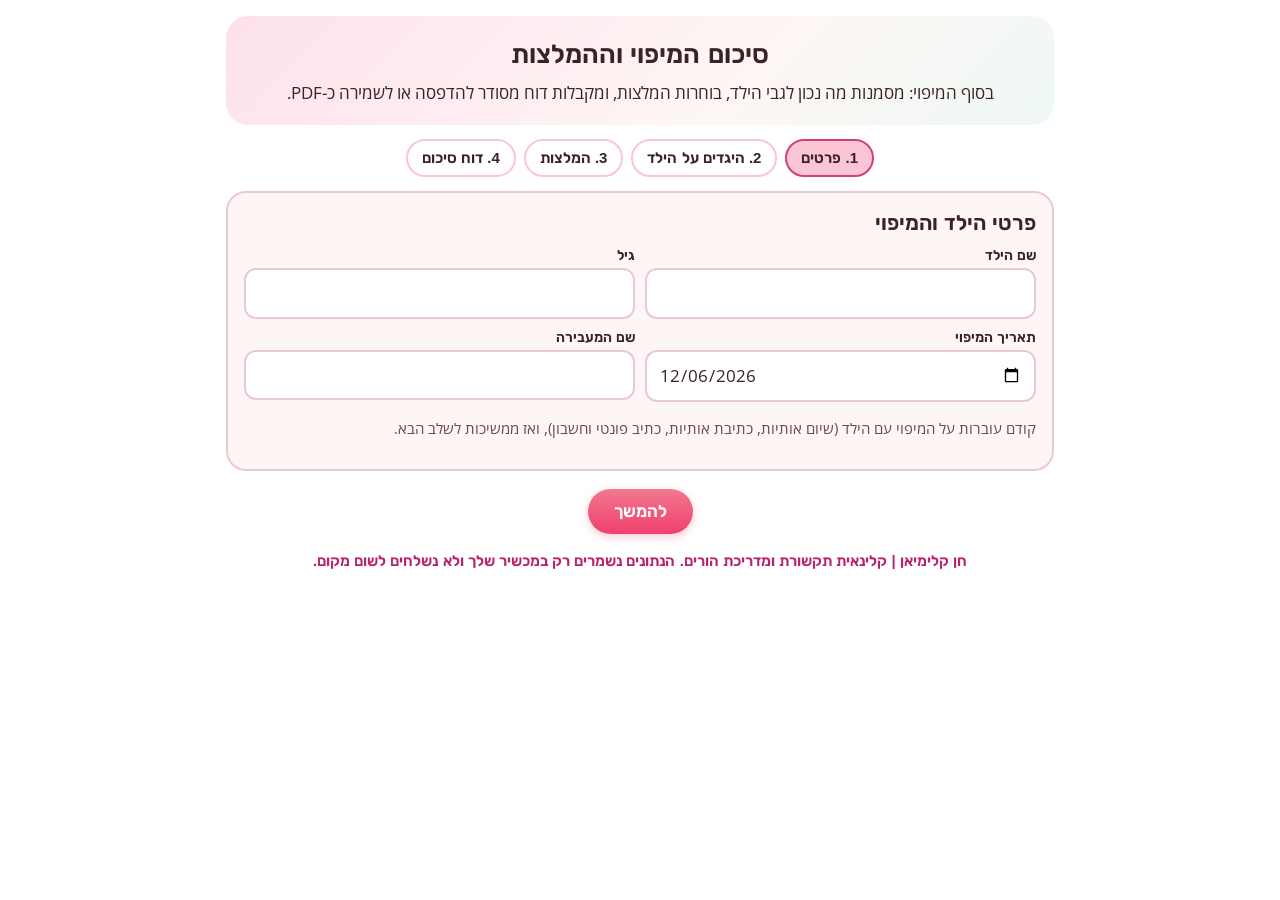
==== index.html @ 54c8cc1f "מערכת סיכום מיפוי והמלצות" ====
<!doctype html>
<html lang="he" dir="rtl">
<head>
<meta charset="utf-8">
<meta name="viewport" content="width=device-width,initial-scale=1">
<title>סיכום מיפוי והמלצות</title>
<style>
@font-face{font-family:Rubik;font-weight:400;src:url(fonts/Rubik-400-hebrew.woff2) format("woff2");unicode-range:U+0590-05FF,U+200C-2010,U+20AA}
@font-face{font-family:Rubik;font-weight:400;src:url(fonts/Rubik-400-latin.woff2) format("woff2");unicode-range:U+0000-00FF}
@font-face{font-family:Rubik;font-weight:600;src:url(fonts/Rubik-600-hebrew.woff2) format("woff2");unicode-range:U+0590-05FF,U+200C-2010,U+20AA}
@font-face{font-family:"Open Sans";font-weight:400;src:url(fonts/OpenSans-400-hebrew.woff2) format("woff2");unicode-range:U+0590-05FF,U+200C-2010,U+20AA}
@font-face{font-family:"Open Sans";font-weight:600;src:url(fonts/OpenSans-600-hebrew.woff2) format("woff2");unicode-range:U+0590-05FF,U+200C-2010,U+20AA}
@font-face{font-family:"Open Sans";font-weight:400;src:url(fonts/OpenSans-400-latin.woff2) format("woff2");unicode-range:U+0000-00FF}
:root{--pink:#FDE1EA;--pink2:#FBC5D6;--fuc:#D14175;--fuc2:#B8236B;--mint:#EEF8F3;--sky:#E8F3FA;--cream:#FEF6F5;--ink:#3A2225;--line:#EAC9D3}
*{box-sizing:border-box}
html,body{margin:0;background:#fff;color:var(--ink);font-family:"Open Sans",Rubik,sans-serif;font-size:17px;line-height:1.55}
.wrap{max-width:860px;margin:0 auto;padding:16px 16px 40px}
h1,h2,h3{font-family:Rubik,sans-serif;font-weight:600;margin:0}
h1{font-size:26px;color:var(--ink)}
h2{font-size:21px;margin:22px 0 8px}
h3{font-size:18px;color:var(--fuc2);margin:18px 0 6px}
.top{background:linear-gradient(135deg,var(--pink),var(--cream) 60%,var(--mint));border-radius:22px;padding:18px 20px;text-align:center}
.top p{margin:6px 0 0}
.steps{display:flex;gap:8px;justify-content:center;margin:14px 0;flex-wrap:wrap}
.steps button{font:600 15px Rubik,sans-serif;border:2px solid var(--pink2);background:#fff;color:var(--ink);padding:8px 14px;border-radius:999px;cursor:pointer}
.steps button.on{background:var(--pink2);border-color:var(--fuc)}
.card{border:2px solid var(--line);border-radius:20px;padding:14px 16px;margin:12px 0;background:#fff}
.card.mint{background:var(--mint)}.card.sky{background:var(--sky)}.card.pink{background:var(--cream)}
label.row{display:flex;gap:10px;align-items:flex-start;padding:9px 6px;border-radius:12px;cursor:pointer}
label.row:hover{background:var(--cream)}
label.row input{width:22px;height:22px;margin-top:3px;accent-color:var(--fuc);flex:none}
.tag{font:600 12px Rubik,sans-serif;border-radius:999px;padding:2px 9px;margin-inline-start:8px;white-space:nowrap}
.tag.s{background:#DDF2E8;color:#26664A}.tag.f{background:var(--pink);color:var(--fuc2)}.tag.r{background:#FFF1C9;color:#7A5A00}
.fields{display:grid;grid-template-columns:1fr 1fr;gap:10px}
.fields div{display:flex;flex-direction:column}
.fields label{font:600 14px Rubik,sans-serif;margin-bottom:4px}
input[type=text],input[type=date],textarea{font:inherit;padding:10px 12px;border:2px solid var(--line);border-radius:12px;background:#fff;color:var(--ink);width:100%}
textarea{min-height:80px}
.btn{font:600 17px Rubik,sans-serif;border:0;border-radius:999px;padding:12px 26px;background:linear-gradient(#F2778F,#EF406E);color:#fff;cursor:pointer;box-shadow:0 3px 8px rgba(239,64,110,.28)}
.btn.alt{background:#fff;color:var(--fuc2);border:2px solid var(--pink2);box-shadow:none}
.nav{display:flex;gap:10px;justify-content:center;margin:18px 0;flex-wrap:wrap}
.pad{border:2px dashed var(--pink2);border-radius:16px;background:#fff;touch-action:none;width:100%;height:240px;display:block}
.padbar{display:flex;gap:8px;flex-wrap:wrap;align-items:center;margin:8px 0}
.padbar button{font:600 14px Rubik,sans-serif;border:2px solid var(--line);background:#fff;border-radius:999px;padding:6px 14px;cursor:pointer}
.padbar button.on{border-color:var(--fuc);background:var(--pink)}
.hint{font-size:15px;color:#6B4A50}
.suggest{background:#FFF8E1}
.rep h2{border-bottom:3px solid var(--pink2);padding-bottom:4px}
.rep ul{margin:6px 0 0;padding-inline-start:22px}
.rep img{max-width:100%;border:2px solid var(--line);border-radius:12px;margin-top:6px}
.meta{display:flex;gap:18px;flex-wrap:wrap;font-weight:600}
.sig{margin-top:18px;text-align:center;color:var(--fuc2);font:600 15px Rubik,sans-serif}
.hide{display:none}
@media(max-width:560px){.fields{grid-template-columns:1fr}.btn{width:100%}}
@media print{.noprint,.steps,.nav,.top{display:none!important}.wrap{padding:0}.card{break-inside:avoid;border-color:#ddd}body{font-size:14px}}
</style>
</head>
<body>
<div class="wrap">
  <div class="top noprint">
    <h1>סיכום המיפוי וההמלצות</h1>
    <p>בסוף המיפוי: מסמנות מה נכון לגבי הילד, בוחרות המלצות, ומקבלות דוח מסודר להדפסה או לשמירה כ-PDF.</p>
  </div>
  <div class="steps noprint" id="steps"></div>
  <div id="view"></div>
  <div class="sig noprint">חן קלימיאן | קלינאית תקשורת ומדריכת הורים. הנתונים נשמרים רק במכשיר שלך ולא נשלחים לשום מקום.</div>
</div>
<script>
const AREAS=[
 {id:'a',title:'שיום אותיות ושליפה',items:[
  ['a1','משיים את רוב האותיות בקצב סביר','s'],
  ['a2','משיים אותיות לאט ובהיסוס','f'],
  ['a3','מתבלבל באותיות דומות בצורה (ב/כ, ד/ר, ה/ח/ת, ו/ז/ן)','f'],
  ['a4','זקוק לרמז, כמו צליל פותח או תומך זיכרון, כדי לשלוף את שם האות','f'],
  ['a5','מזהה שהאות מוכרת לו אבל לא מצליח לשלוף את שמה','f'],
  ['a6','הדיוק יורד ככל שהמבדק מתקדם','f']]},
 {id:'b',title:'כתיבת אותיות',items:[
  ['b1','כותב אותיות מזיכרון בלי מודל','s'],
  ['b2','כותב חלק מהאותיות בהיפוך (כמו בראי)','f'],
  ['b3','מתעייף מהר או מתקשה באחיזת העט','f'],
  ['b4','מתקשה לכתוב אות בלי שמישהו יראה לו אותה','f']]},
 {id:'c',title:'כתיב פונטי ומודעות לצלילים',items:[
  ['c1','מפרק מילה לצלילים ומתאים אות לכל צליל','s'],
  ['c2','מדלג על צלילים באמצע המילה','f'],
  ['c3','כותב רק את האות הפותחת','f'],
  ['c4','מתקשה להתחיל לכתוב מילה','f']]},
 {id:'d',title:'חשבון',items:[
  ['d1','פותר בעיות מילוליות עד 10 בעל פה','s'],
  ['d2','סופר עד 20 בלי טעויות','s'],
  ['d3','מכיר את הספרות ויודע לכתוב אותן','s'],
  ['d4','זקוק לאצבעות או לחפצים כדי לפתור','f']]},
 {id:'e',title:'קשב והתנהלות בזמן המבדק',items:[
  ['e1','שומר על קשב לאורך כל המבדק','s'],
  ['e2','זקוק להפסקות או לתיווך כדי להמשיך','f'],
  ['e3','מוסח בקלות מגירויים בחדר','f'],
  ['e4','מוותר או מתוסכל מהר כשקשה לו','f'],
  ['e5','מגיב טוב לעידוד ונהנה לשחק','s']]}
];
const RECS=[
 ['r1','להתחיל בקבוצות אותיות קטנות (3-4 בשבוע), עם תומך זיכרון וסיפור לכל אות',['a2','a4','a5','a6']],
 ['r2','לתרגל שליפה במשחקים קצרים של 5-7 דקות, לעתים קרובות במקום מפגש ארוך אחד',['a2','a5','a6','e2']],
 ['r3','לעבוד על אותיות מבולבלות בזוגות, עם תומך זיכרון נפרד לכל אחת מהן',['a3','b2']],
 ['r4','להתחיל במודעות לצלילים (צליל פותח וסוגר) ורק אחר כך לחבר לאותיות',['c2','c3','c4']],
 ['r5','לתרגל כתיבה דרך החושים: גואש, קצף גילוח, אותיות בקערת אורז',['b2','b3','b4']],
 ['r6','לחזק את אחיזת העט ואת המוטוריקה העדינה לפני כתיבה ארוכה',['b3']],
 ['r7','לצמצם גירויים בסביבה ולחלק את המשימה לחלקים קצרים עם חיזוק בין חלק לחלק',['e2','e3']],
 ['r8','לפתוח כל מפגש בחזרה קצרה על מה שנלמד ולסיים בהצלחה, כדי לבנות ביטחון',['e4','a6']],
 ['r9','לשלב תנועה בלמידה (קפיצה על אות, חיפוש אות בחדר)',['e2','e3']],
 ['r10','לתרגל חשבון בעזרת חפצים ומשחקים, ולעבור לבעיות מילוליות בעל פה בהדרגה',['d4']],
 ['r11','להמליץ להורים על תרגול יומי קצר בבית (5-10 דקות) עם משחקים דיגיטליים מבוקרים',['a2','a5','c2']],
 ['r12','לשקול הערכה מקצועית נוספת (קלינאית תקשורת, ריפוי בעיסוק או בדיקת קשב) כשהקושי מתמשך ומשפיע על הלמידה',['a5','a6','e2','e3']],
 ['r13','להדגיש את ההצלחות ולתת לילד לחוות שליטה, כדי לשמור על רצון ללמוד',['e4','a2']]
];
const STEPS=['פרטים','היגדים על הילד','המלצות','דוח סיכום'];
let S={step:0,name:'',age:'',date:new Date().toISOString().slice(0,10),by:'',c:{},r:{},extra:'',n1:'',n2:''};
try{const t=localStorage.getItem('mipuy-v1');if(t)S=Object.assign(S,JSON.parse(t))}catch(e){}
const save=()=>{try{localStorage.setItem('mipuy-v1',JSON.stringify(S))}catch(e){}};
const esc=s=>String(s||'').replace(/[&<>"]/g,c=>({'&':'&amp;','<':'&lt;','>':'&gt;','"':'&quot;'}[c]));
const $=id=>document.getElementById(id);
function nav(){return `<div class="nav noprint">${S.step>0?'<button class="btn alt" onclick="go(S.step-1)">חזרה</button>':''}${S.step<3?'<button class="btn" onclick="go(S.step+1)">'+(S.step==2?'ליצירת הדוח':'להמשך')+'</button>':''}</div>`}
function go(n){S.step=n;save();render();window.scrollTo({top:0,behavior:'smooth'})}
function bind(k){return e=>{S[k]=e.target.value;save()}}
function pad(id,key,label){return `<div class="card sky"><h3>${label}</h3><div class="padbar"><button data-p="${id}" data-c="#3A2225" class="on">עט כהה</button><button data-p="${id}" data-c="#D14175">עט ורוד</button><button data-p="${id}" data-c="erase">מחק קטן</button><button data-p="${id}" data-c="clear">נקי הכול</button></div><canvas class="pad" id="${id}"></canvas><div class="hint">אפשר לכתוב באצבע, בעט מגע או בעכבר.</div></div>`}
function initPad(id,key){
 const cv=$(id);if(!cv)return;const dpr=window.devicePixelRatio||1;const w=cv.clientWidth,h=cv.clientHeight;cv.width=w*dpr;cv.height=h*dpr;
 const g=cv.getContext('2d');g.scale(dpr,dpr);g.lineCap='round';g.lineJoin='round';let col='#3A2225',erase=false,draw=false,lx=0,ly=0;
 if(S[key]){const im=new Image();im.onload=()=>g.drawImage(im,0,0,w,h);im.src=S[key]}
 const pos=e=>{const r=cv.getBoundingClientRect();return[e.clientX-r.left,e.clientY-r.top]};
 cv.onpointerdown=e=>{draw=true;[lx,ly]=pos(e);cv.setPointerCapture(e.pointerId);e.preventDefault()};
 cv.onpointermove=e=>{if(!draw)return;const[x,y]=pos(e);g.globalCompositeOperation=erase?'destination-out':'source-over';g.strokeStyle=col;g.lineWidth=erase?22:3;g.beginPath();g.moveTo(lx,ly);g.lineTo(x,y);g.stroke();lx=x;ly=y;e.preventDefault()};
 const end=()=>{if(!draw)return;draw=false;const o=document.createElement('canvas');o.width=w;o.height=h;const og=o.getContext('2d');og.fillStyle='#fff';og.fillRect(0,0,w,h);og.drawImage(cv,0,0,w,h);S[key]=o.toDataURL('image/png');save()};
 cv.onpointerup=end;cv.onpointercancel=end;
 document.querySelectorAll(`button[data-p="${id}"]`).forEach(b=>b.onclick=()=>{const c=b.dataset.c;if(c==='clear'){g.globalCompositeOperation='source-over';g.clearRect(0,0,w,h);S[key]='';save();return}
  document.querySelectorAll(`button[data-p="${id}"]`).forEach(x=>x.classList.remove('on'));b.classList.add('on');erase=c==='erase';if(!erase)col=c});
}
function render(){
 $('steps').innerHTML=STEPS.map((t,i)=>`<button class="${i==S.step?'on':''}" onclick="go(${i})">${i+1}. ${t}</button>`).join('');
 const v=$('view');
 if(S.step==0){
  v.innerHTML=`<div class="card pink"><h2 style="margin-top:0">פרטי הילד והמיפוי</h2><div class="fields">
  <div><label>שם הילד</label><input type="text" id="f_name" value="${esc(S.name)}"></div>
  <div><label>גיל</label><input type="text" id="f_age" value="${esc(S.age)}"></div>
  <div><label>תאריך המיפוי</label><input type="date" id="f_date" value="${esc(S.date)}"></div>
  <div><label>שם המעבירה</label><input type="text" id="f_by" value="${esc(S.by)}"></div></div>
  <p class="hint">קודם עוברות על המיפוי עם הילד (שיום אותיות, כתיבת אותיות, כתיב פונטי וחשבון), ואז ממשיכות לשלב הבא.</p></div>`+nav();
  [['name','f_name'],['age','f_age'],['date','f_date'],['by','f_by']].forEach(([k,id])=>$(id).oninput=bind(k));
 }else if(S.step==1){
  v.innerHTML=`<div class="card pink"><h2 style="margin-top:0">מסמנות את ההיגדים הנכונים לגבי ${esc(S.name)||'הילד'}</h2><p class="hint">אפשר לסמן כמה היגדים בכל תחום, ולהשאיר ריק מה שלא רלוונטי.</p></div>`+
  AREAS.map(a=>`<div class="card ${a.id=='e'?'mint':''}"><h3>${a.title}</h3>${a.items.map(([id,t,k])=>`<label class="row"><input type="checkbox" data-c="${id}" ${S.c[id]?'checked':''}><span>${t}<span class="tag ${k}">${k=='s'?'חוזקה':'לחיזוק'}</span></span></label>`).join('')}</div>`).join('')+
  pad('pad1','n1','הערות בכתב יד על המיפוי')+nav();
  v.querySelectorAll('input[data-c]').forEach(x=>x.onchange=()=>{S.c[x.dataset.c]=x.checked;save()});initPad('pad1','n1');
 }else if(S.step==2){
  const sug=RECS.filter(r=>r[2].some(i=>S.c[i]));
  v.innerHTML=`<div class="card pink"><h2 style="margin-top:0">בוחרות המלצות</h2><p class="hint">ההמלצות שמסומנות כ"מומלץ לפי הסימון" נבחרו לפי ההיגדים שסימנת. אפשר לבחור, להוריד ולהוסיף משלך.</p>
  ${sug.length?'<button class="btn alt" id="selsug">לסמן את כל המומלצות</button>':''}</div>
  <div class="card">${RECS.map(([id,t,w])=>`<label class="row ${w.some(i=>S.c[i])?'suggest':''}"><input type="checkbox" data-r="${id}" ${S.r[id]?'checked':''}><span>${t}${w.some(i=>S.c[i])?'<span class="tag r">מומלץ לפי הסימון</span>':''}</span></label>`).join('')}
  <h3>המלצה נוספת בכתב</h3><textarea id="extra">${esc(S.extra)}</textarea></div>`+
  pad('pad2','n2','הערות בכתב יד על ההמלצות')+nav();
  v.querySelectorAll('input[data-r]').forEach(x=>x.onchange=()=>{S.r[x.dataset.r]=x.checked;save()});
  $('extra').oninput=bind('extra');initPad('pad2','n2');
  const b=$('selsug');if(b)b.onclick=()=>{sug.forEach(r=>S.r[r[0]]=true);save();render()};
 }else{
  const sel=a=>a.items.filter(([id])=>S.c[id]);
  const str=AREAS.flatMap(a=>sel(a).filter(i=>i[2]=='s').map(i=>i[1]));
  const foc=AREAS.map(a=>[a.title,sel(a).filter(i=>i[2]=='f').map(i=>i[1])]).filter(x=>x[1].length);
  const rec=RECS.filter(r=>S.r[r[0]]).map(r=>r[1]);if(S.extra.trim())rec.push(S.extra.trim());
  const d=S.date?S.date.split('-').reverse().join('.'):'';
  v.innerHTML=`<div class="card rep" id="report"><h2 style="margin-top:0">דוח סיכום מיפוי: הכנה לכיתה א'</h2>
  <div class="meta"><span>שם: ${esc(S.name)||'___'}</span><span>גיל: ${esc(S.age)||'___'}</span><span>תאריך: ${esc(d)}</span><span>מעבירה: ${esc(S.by)||'___'}</span></div>
  <h2>חוזקות</h2>${str.length?'<ul>'+str.map(t=>`<li>${esc(t)}</li>`).join('')+'</ul>':'<p class="hint">לא סומנו חוזקות.</p>'}
  <h2>מוקדים לחיזוק</h2>${foc.length?foc.map(([t,l])=>`<h3>${t}</h3><ul>${l.map(x=>`<li>${esc(x)}</li>`).join('')}</ul>`).join(''):'<p class="hint">לא סומנו מוקדים לחיזוק.</p>'}
  ${S.n1?`<h3>הערות בכתב יד על המיפוי</h3><img src="${S.n1}" alt="">`:''}
  <h2>המלצות</h2>${rec.length?'<ul>'+rec.map(t=>`<li>${esc(t)}</li>`).join('')+'</ul>':'<p class="hint">לא נבחרו המלצות.</p>'}
  ${S.n2?`<h3>הערות בכתב יד על ההמלצות</h3><img src="${S.n2}" alt="">`:''}
  <p class="hint" style="margin-top:16px">הדוח הוא כלי עבודה ואינו אבחון. חן קלימיאן | לדבר עם ילדים</p></div>
  <div class="nav noprint"><button class="btn" onclick="window.print()">הדפסה או שמירה כ-PDF</button><button class="btn alt" id="cp">העתקת הסיכום כטקסט</button><button class="btn alt" onclick="go(2)">חזרה לעריכה</button></div>
  <div class="nav noprint"><button class="btn alt" id="rs">ילד חדש (מנקה את הכול)</button></div>`;
  $('cp').onclick=async()=>{const t=['דוח סיכום מיפוי: '+(S.name||''),'תאריך: '+d,'','חוזקות:',...str.map(x=>'- '+x),'','מוקדים לחיזוק:',...foc.flatMap(([a,l])=>[a+':',...l.map(x=>'- '+x)]),'','המלצות:',...rec.map(x=>'- '+x)].join('\n');try{await navigator.clipboard.writeText(t);$('cp').textContent='הועתק'}catch(e){prompt('העתיקי את הסיכום:',t)}};
  $('rs').onclick=()=>{if(confirm('למחוק את כל מה שהוזן ולהתחיל ילד חדש?')){S={step:0,name:'',age:'',date:new Date().toISOString().slice(0,10),by:S.by,c:{},r:{},extra:'',n1:'',n2:''};save();render()}};
 }
}
render();
</script>
</body>
</html>
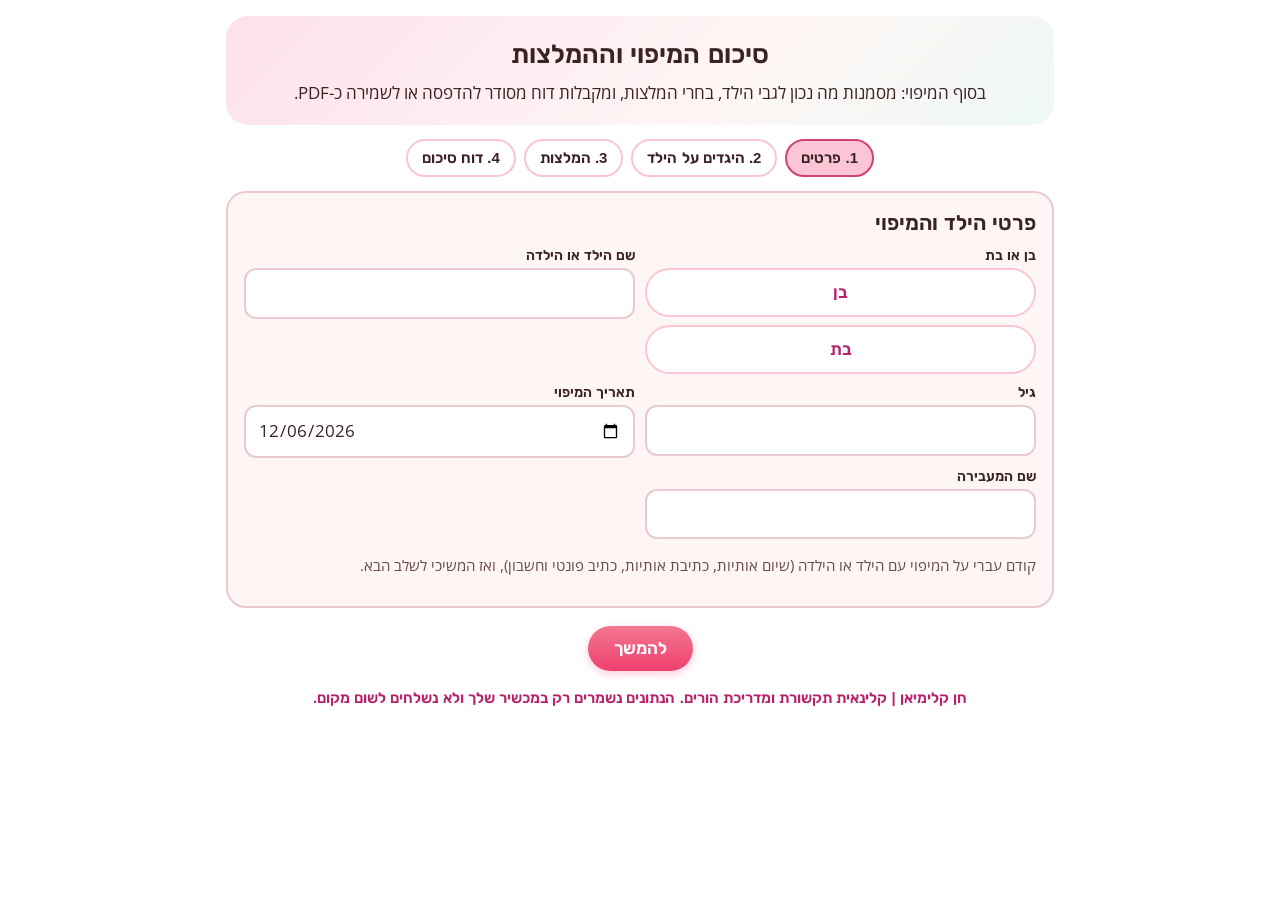
==== commit 429d5414: "Mapping summary tool: gender (boy/girl) in statements and report, Hen's approved statements and reco" ====
--- a/index.html
+++ b/index.html
@@ -53,13 +53,13 @@
 .hide{display:none}
 @media(max-width:560px){.fields{grid-template-columns:1fr}.btn{width:100%}}
 @media print{.noprint,.steps,.nav,.top{display:none!important}.wrap{padding:0}.card{break-inside:avoid;border-color:#ddd}body{font-size:14px}}
-</style>
+.gsel{display:flex;gap:8px}.gsel .btn.on{background:#EF406E;color:#fff}</style>
 </head>
 <body>
 <div class="wrap">
   <div class="top noprint">
     <h1>סיכום המיפוי וההמלצות</h1>
-    <p>בסוף המיפוי: מסמנות מה נכון לגבי הילד, בוחרות המלצות, ומקבלות דוח מסודר להדפסה או לשמירה כ-PDF.</p>
+    <p>בסוף המיפוי: מסמנות מה נכון לגבי הילד, בחרי המלצות, ומקבלות דוח מסודר להדפסה או לשמירה כ-PDF.</p>
   </div>
   <div class="steps noprint" id="steps"></div>
   <div id="view"></div>
@@ -68,57 +68,70 @@
 <script>
 const AREAS=[
  {id:'a',title:'שיום אותיות ושליפה',items:[
-  ['a1','משיים את רוב האותיות בקצב סביר','s'],
-  ['a2','משיים אותיות לאט ובהיסוס','f'],
-  ['a3','מתבלבל באותיות דומות בצורה (ב/כ, ד/ר, ה/ח/ת, ו/ז/ן)','f'],
-  ['a4','זקוק לרמז, כמו צליל פותח או תומך זיכרון, כדי לשלוף את שם האות','f'],
-  ['a5','מזהה שהאות מוכרת לו אבל לא מצליח לשלוף את שמה','f'],
-  ['a6','הדיוק יורד ככל שהמבדק מתקדם','f']]},
+  ['a1','משיים את רוב האותיות בקצב סביר','s','משיימת את רוב האותיות בקצב סביר'],
+  ['a2','משיים אותיות לאט ובהיסוס','f','משיימת אותיות לאט ובהיסוס'],
+  ['a3','מתבלבל באותיות דומות בצורה (ב/כ, ד/ר, ה/ח/ת, ו/ז/ן)','f','מתבלבלת באותיות דומות בצורה (ב/כ, ד/ר, ה/ח/ת, ו/ז/ן)'],
+  ['a4','זקוק לרמז, כמו צליל פותח או תומך זיכרון, כדי לשלוף את שם האות','f','זקוקה לרמז, כמו צליל פותח או תומך זיכרון, כדי לשלוף את שם האות'],
+  ['a5','מזהה שהאות מוכרת לו אבל לא מצליח לשלוף את שמה','f','מזהה שהאות מוכרת לה אבל לא מצליחה לשלוף את שמה'],
+  ['a7','שליפת האותיות מהירה','s'],
+  ['a8','נצפתה המנעות וחוסר ביטחון סביב משימת האותיות','f']]},
  {id:'b',title:'כתיבת אותיות',items:[
-  ['b1','כותב אותיות מזיכרון בלי מודל','s'],
-  ['b2','כותב חלק מהאותיות בהיפוך (כמו בראי)','f'],
-  ['b3','מתעייף מהר או מתקשה באחיזת העט','f'],
-  ['b4','מתקשה לכתוב אות בלי שמישהו יראה לו אותה','f']]},
+  ['b1','כותב אותיות מזיכרון בלי להעתיק','s','כותבת אותיות מזיכרון בלי להעתיק'],
+  ['b2','כותב חלק מהאותיות בהיפוך (כתב ראי)','f','כותבת חלק מהאותיות בהיפוך (כתב ראי)'],
+  ['b3','מתעייף מהר','f','מתעייפת מהר'],
+  ['b4','מתקשה לכתוב אות בלי שמישהו יראה לו אותה','f','מתקשה לכתוב אות בלי שמישהו יראה לה אותה'],
+  ['b5','אחיזת העיפרון אינה תפקודית ונדרש תרגול','f'],
+  ['b6','נצפתה שליטה טובה בתנועה הגרפו-מוטורית ללא התעייפות','s']]},
  {id:'c',title:'כתיב פונטי ומודעות לצלילים',items:[
-  ['c1','מפרק מילה לצלילים ומתאים אות לכל צליל','s'],
-  ['c2','מדלג על צלילים באמצע המילה','f'],
-  ['c3','כותב רק את האות הפותחת','f'],
-  ['c4','מתקשה להתחיל לכתוב מילה','f']]},
+  ['c1','מפרק מילה ליחידות צליליות קצרות','s','מפרקת מילה ליחידות צליליות קצרות'],
+  ['c2','מדלג על צלילים באמצע המילה','f','מדלגת על צלילים באמצע המילה'],
+  ['c3','כותב רק את האות הפותחת','f','כותבת רק את האות הפותחת'],
+  ['c4','מתקשה להתחיל לכתוב מילה','f'],
+  ['c5','מתקשה בפירוק המילה ליחידות צליליות קצרות - פירוק לחלקים גדולים','f'],
+  ['c6','קיימת הבנה של הקשר בין האות לצליל','s']]},
  {id:'d',title:'חשבון',items:[
-  ['d1','פותר בעיות מילוליות עד 10 בעל פה','s'],
-  ['d2','סופר עד 20 בלי טעויות','s'],
-  ['d3','מכיר את הספרות ויודע לכתוב אותן','s'],
-  ['d4','זקוק לאצבעות או לחפצים כדי לפתור','f']]},
+  ['d1','פותר בעיות מילוליות עד 10 בעל פה','s','פותרת בעיות מילוליות עד 10 בעל פה'],
+  ['d2','סופר עד 20 בלי טעויות','s','סופרת עד 20 בלי טעויות'],
+  ['d3','מכיר את הספרות ויודע לכתוב אותן','s','מכירה את הספרות ויודעת לכתוב אותן'],
+  ['d4','זקוק לאצבעות או לחפצים כדי לפתור','f','זקוקה לאצבעות או לחפצים כדי לפתור'],
+  ['d5','מתקשה בחיבור בעל פה ויש צורך בהמחשה ותיווך','f'],
+  ['d6','נצפה קושי בכתיבת הספרות בתרגיל','f'],
+  ['d7','הספרות שנבדקו נכתבו בצורה תקינה','s']]},
  {id:'e',title:'קשב והתנהלות בזמן המבדק',items:[
-  ['e1','שומר על קשב לאורך כל המבדק','s'],
-  ['e2','זקוק להפסקות או לתיווך כדי להמשיך','f'],
-  ['e3','מוסח בקלות מגירויים בחדר','f'],
-  ['e4','מוותר או מתוסכל מהר כשקשה לו','f'],
-  ['e5','מגיב טוב לעידוד ונהנה לשחק','s']]}
+  ['e1','שומר על קשב לאורך כל המבדק','s','שומרת על קשב לאורך כל המבדק'],
+  ['e2','זקוק להפסקות או לתיווך כדי להמשיך','f','זקוקה להפסקות או לתיווך כדי להמשיך'],
+  ['e3','מוסח בקלות מגירויים בחדר','f','מוסחת בקלות מגירויים בחדר'],
+  ['e4','מוותר או מתוסכל מהר כשקשה לו','f','מוותרת או מתוסכלת מהר כשקשה לה'],
+  ['e5','מגיב טוב לעידוד ונהנה לשחק','s','מגיבה טוב לעידוד ונהנית לשחק'],
+  ['e6','למרות הקשיים שעלו, ניכרה מוטיבציה גבוהה להצליח','s']]}
 ];
 const RECS=[
- ['r1','להתחיל בקבוצות אותיות קטנות (3-4 בשבוע), עם תומך זיכרון וסיפור לכל אות',['a2','a4','a5','a6']],
- ['r2','לתרגל שליפה במשחקים קצרים של 5-7 דקות, לעתים קרובות במקום מפגש ארוך אחד',['a2','a5','a6','e2']],
- ['r3','לעבוד על אותיות מבולבלות בזוגות, עם תומך זיכרון נפרד לכל אחת מהן',['a3','b2']],
- ['r4','להתחיל במודעות לצלילים (צליל פותח וסוגר) ורק אחר כך לחבר לאותיות',['c2','c3','c4']],
- ['r5','לתרגל כתיבה דרך החושים: גואש, קצף גילוח, אותיות בקערת אורז',['b2','b3','b4']],
- ['r6','לחזק את אחיזת העט ואת המוטוריקה העדינה לפני כתיבה ארוכה',['b3']],
+ ['r1','להתחיל בקבוצות אותיות קטנות (3-4 בשבוע), עם תומך זיכרון וסיפור לכל אות',['a2','a4','a5']],
+ ['r2','לתרגל שליפה במשחקים קצרים של 5-7 דקות, לעתים קרובות במקום מפגש ארוך אחד',['a2','a5','e2']],
+ ['r3','לעבוד על אותיות מבולבלות בנפרד - כל אות לפחות שבוע, עם תומך זיכרון נפרד לכל אחת מהן',['a3','b2']],
+ ['r4','לתרגל מודעות פונולוגית (למשל צליל פותח וסוגר) ורק אחר כך לחבר לאותיות',['c2','c3','c4','c5']],
+ ['r5','לתרגל כתיבה דרך החושים: גואש, קצף גילוח, אותיות בקערת אורז בהתחלה עם האצבע ולאחר מכן עם טוש ואז עיפרון',['b2','b3','b4','d6']],
+ ['r6','לחזק את אחיזת העיפרון ואת המוטוריקה העדינה בעזרת ציור וצביעה לפני כתיבה ארוכה',['b3','b5']],
  ['r7','לצמצם גירויים בסביבה ולחלק את המשימה לחלקים קצרים עם חיזוק בין חלק לחלק',['e2','e3']],
- ['r8','לפתוח כל מפגש בחזרה קצרה על מה שנלמד ולסיים בהצלחה, כדי לבנות ביטחון',['e4','a6']],
+ ['r8','לפתוח כל תרגול בחזרה קצרה על מה שנלמד ולסיים בהצלחה, כדי לבנות ביטחון',['e4','a8']],
  ['r9','לשלב תנועה בלמידה (קפיצה על אות, חיפוש אות בחדר)',['e2','e3']],
- ['r10','לתרגל חשבון בעזרת חפצים ומשחקים, ולעבור לבעיות מילוליות בעל פה בהדרגה',['d4']],
- ['r11','להמליץ להורים על תרגול יומי קצר בבית (5-10 דקות) עם משחקים דיגיטליים מבוקרים',['a2','a5','c2']],
- ['r12','לשקול הערכה מקצועית נוספת (קלינאית תקשורת, ריפוי בעיסוק או בדיקת קשב) כשהקושי מתמשך ומשפיע על הלמידה',['a5','a6','e2','e3']],
- ['r13','להדגיש את ההצלחות ולתת לילד לחוות שליטה, כדי לשמור על רצון ללמוד',['e4','a2']]
+ ['r10','לתרגל חשבון בעזרת חפצים ומשחקים, ולעבור לבעיות מילוליות בעל פה בהדרגה',['d4','d5']],
+ ['r12','לשקול הערכה מקצועית נוספת בשל הקשיים שנצפו',['a5','e2','e3']],
+ ['r13','להדגיש את ההצלחות ולתת ל{ילד} לחוות שליטה, כדי לשמור על רצון ללמוד',['e4','a2','a8']],
+ ['r14','מומלץ להתחיל בהקדם במפגשים קבוצתיים שיתרמו לתחושת המסוגלות',['a8']],
+ ['r15','מומלץ להתחיל במפגשים פרטניים לפני המעבר לזוגות או קבוצות כדי לצמצם את הפערים',['a5','c5','d5']]
 ];
 const STEPS=['פרטים','היגדים על הילד','המלצות','דוח סיכום'];
-let S={step:0,name:'',age:'',date:new Date().toISOString().slice(0,10),by:'',c:{},r:{},extra:'',n1:'',n2:''};
+let S={step:0,g:'',name:'',age:'',date:new Date().toISOString().slice(0,10),by:'',c:{},r:{},extra:'',n1:'',n2:''};
 try{const t=localStorage.getItem('mipuy-v1');if(t)S=Object.assign(S,JSON.parse(t))}catch(e){}
 const save=()=>{try{localStorage.setItem('mipuy-v1',JSON.stringify(S))}catch(e){}};
 const esc=s=>String(s||'').replace(/[&<>"]/g,c=>({'&':'&amp;','<':'&lt;','>':'&gt;','"':'&quot;'}[c]));
 const $=id=>document.getElementById(id);
+const tx=i=>(S.g==='f'&&i[3])?i[3]:i[1];
+const rt=s=>String(s).replace(/\{ילד\}/g,S.g==='f'?'ילדה':'ילד');
+const KID=()=>S.g==='f'?'הילדה':'הילד';
 function nav(){return `<div class="nav noprint">${S.step>0?'<button class="btn alt" onclick="go(S.step-1)">חזרה</button>':''}${S.step<3?'<button class="btn" onclick="go(S.step+1)">'+(S.step==2?'ליצירת הדוח':'להמשך')+'</button>':''}</div>`}
-function go(n){S.step=n;save();render();window.scrollTo({top:0,behavior:'smooth'})}
+function go(n){if(S.step===0&&n>0&&!S.g){alert('בחרי קודם אם זה בן או בת');return}S.step=n;save();render();window.scrollTo({top:0,behavior:'smooth'})}
 function bind(k){return e=>{S[k]=e.target.value;save()}}
 function pad(id,key,label){return `<div class="card sky"><h3>${label}</h3><div class="padbar"><button data-p="${id}" data-c="#3A2225" class="on">עט כהה</button><button data-p="${id}" data-c="#D14175">עט ורוד</button><button data-p="${id}" data-c="erase">מחק קטן</button><button data-p="${id}" data-c="clear">נקי הכול</button></div><canvas class="pad" id="${id}"></canvas><div class="hint">אפשר לכתוב באצבע, בעט מגע או בעכבר.</div></div>`}
 function initPad(id,key){
@@ -138,22 +151,24 @@
  const v=$('view');
  if(S.step==0){
   v.innerHTML=`<div class="card pink"><h2 style="margin-top:0">פרטי הילד והמיפוי</h2><div class="fields">
-  <div><label>שם הילד</label><input type="text" id="f_name" value="${esc(S.name)}"></div>
+  <div><label>בן או בת</label><div class="gsel"><button type="button" class="btn alt ${S.g==='m'?'on':''}" data-g="m">בן</button><button type="button" class="btn alt ${S.g==='f'?'on':''}" data-g="f">בת</button></div></div>
+  <div><label>שם הילד או הילדה</label><input type="text" id="f_name" value="${esc(S.name)}"></div>
   <div><label>גיל</label><input type="text" id="f_age" value="${esc(S.age)}"></div>
   <div><label>תאריך המיפוי</label><input type="date" id="f_date" value="${esc(S.date)}"></div>
   <div><label>שם המעבירה</label><input type="text" id="f_by" value="${esc(S.by)}"></div></div>
-  <p class="hint">קודם עוברות על המיפוי עם הילד (שיום אותיות, כתיבת אותיות, כתיב פונטי וחשבון), ואז ממשיכות לשלב הבא.</p></div>`+nav();
+  <p class="hint">קודם עברי על המיפוי עם הילד או הילדה (שיום אותיות, כתיבת אותיות, כתיב פונטי וחשבון), ואז המשיכי לשלב הבא.</p></div>`+nav();
   [['name','f_name'],['age','f_age'],['date','f_date'],['by','f_by']].forEach(([k,id])=>$(id).oninput=bind(k));
+  v.querySelectorAll('button[data-g]').forEach(b=>b.onclick=()=>{S.g=b.dataset.g;save();render()});
  }else if(S.step==1){
-  v.innerHTML=`<div class="card pink"><h2 style="margin-top:0">מסמנות את ההיגדים הנכונים לגבי ${esc(S.name)||'הילד'}</h2><p class="hint">אפשר לסמן כמה היגדים בכל תחום, ולהשאיר ריק מה שלא רלוונטי.</p></div>`+
-  AREAS.map(a=>`<div class="card ${a.id=='e'?'mint':''}"><h3>${a.title}</h3>${a.items.map(([id,t,k])=>`<label class="row"><input type="checkbox" data-c="${id}" ${S.c[id]?'checked':''}><span>${t}<span class="tag ${k}">${k=='s'?'חוזקה':'לחיזוק'}</span></span></label>`).join('')}</div>`).join('')+
+  v.innerHTML=`<div class="card pink"><h2 style="margin-top:0">סמני את ההיגדים הנכונים לגבי ${esc(S.name)||KID()}</h2><p class="hint">אפשר לסמן כמה היגדים בכל תחום, ולהשאיר ריק מה שלא רלוונטי.</p></div>`+
+  AREAS.map(a=>`<div class="card ${a.id=='e'?'mint':''}"><h3>${a.title}</h3>${a.items.map(it=>{const id=it[0],k=it[2],t=tx(it);return `<label class="row"><input type="checkbox" data-c="${id}" ${S.c[id]?'checked':''}><span>${t}<span class="tag ${k}">${k=='s'?'חוזקה':'לחיזוק'}</span></span></label>`}).join('')}</div>`).join('')+
   pad('pad1','n1','הערות בכתב יד על המיפוי')+nav();
   v.querySelectorAll('input[data-c]').forEach(x=>x.onchange=()=>{S.c[x.dataset.c]=x.checked;save()});initPad('pad1','n1');
  }else if(S.step==2){
   const sug=RECS.filter(r=>r[2].some(i=>S.c[i]));
-  v.innerHTML=`<div class="card pink"><h2 style="margin-top:0">בוחרות המלצות</h2><p class="hint">ההמלצות שמסומנות כ"מומלץ לפי הסימון" נבחרו לפי ההיגדים שסימנת. אפשר לבחור, להוריד ולהוסיף משלך.</p>
+  v.innerHTML=`<div class="card pink"><h2 style="margin-top:0">בחרי המלצות</h2><p class="hint">ההמלצות שמסומנות כ"מומלץ לפי הסימון" נבחרו לפי ההיגדים שסימנת. אפשר לבחור, להוריד ולהוסיף משלך.</p>
   ${sug.length?'<button class="btn alt" id="selsug">לסמן את כל המומלצות</button>':''}</div>
-  <div class="card">${RECS.map(([id,t,w])=>`<label class="row ${w.some(i=>S.c[i])?'suggest':''}"><input type="checkbox" data-r="${id}" ${S.r[id]?'checked':''}><span>${t}${w.some(i=>S.c[i])?'<span class="tag r">מומלץ לפי הסימון</span>':''}</span></label>`).join('')}
+  <div class="card">${RECS.map(([id,t,w])=>`<label class="row ${w.some(i=>S.c[i])?'suggest':''}"><input type="checkbox" data-r="${id}" ${S.r[id]?'checked':''}><span>${rt(t)}${w.some(i=>S.c[i])?'<span class="tag r">מומלץ לפי הסימון</span>':''}</span></label>`).join('')}
   <h3>המלצה נוספת בכתב</h3><textarea id="extra">${esc(S.extra)}</textarea></div>`+
   pad('pad2','n2','הערות בכתב יד על ההמלצות')+nav();
   v.querySelectorAll('input[data-r]').forEach(x=>x.onchange=()=>{S.r[x.dataset.r]=x.checked;save()});
@@ -161,12 +176,12 @@
   const b=$('selsug');if(b)b.onclick=()=>{sug.forEach(r=>S.r[r[0]]=true);save();render()};
  }else{
   const sel=a=>a.items.filter(([id])=>S.c[id]);
-  const str=AREAS.flatMap(a=>sel(a).filter(i=>i[2]=='s').map(i=>i[1]));
-  const foc=AREAS.map(a=>[a.title,sel(a).filter(i=>i[2]=='f').map(i=>i[1])]).filter(x=>x[1].length);
-  const rec=RECS.filter(r=>S.r[r[0]]).map(r=>r[1]);if(S.extra.trim())rec.push(S.extra.trim());
+  const str=AREAS.flatMap(a=>sel(a).filter(i=>i[2]=='s').map(tx));
+  const foc=AREAS.map(a=>[a.title,sel(a).filter(i=>i[2]=='f').map(tx)]).filter(x=>x[1].length);
+  const rec=RECS.filter(r=>S.r[r[0]]).map(r=>rt(r[1]));if(S.extra.trim())rec.push(S.extra.trim());
   const d=S.date?S.date.split('-').reverse().join('.'):'';
   v.innerHTML=`<div class="card rep" id="report"><h2 style="margin-top:0">דוח סיכום מיפוי: הכנה לכיתה א'</h2>
-  <div class="meta"><span>שם: ${esc(S.name)||'___'}</span><span>גיל: ${esc(S.age)||'___'}</span><span>תאריך: ${esc(d)}</span><span>מעבירה: ${esc(S.by)||'___'}</span></div>
+  <div class="meta"><span>שם: ${esc(S.name)||'___'}</span><span>${S.g==='f'?'בת':'בן'}</span><span>גיל: ${esc(S.age)||'___'}</span><span>תאריך: ${esc(d)}</span><span>מעבירה: ${esc(S.by)||'___'}</span></div>
   <h2>חוזקות</h2>${str.length?'<ul>'+str.map(t=>`<li>${esc(t)}</li>`).join('')+'</ul>':'<p class="hint">לא סומנו חוזקות.</p>'}
   <h2>מוקדים לחיזוק</h2>${foc.length?foc.map(([t,l])=>`<h3>${t}</h3><ul>${l.map(x=>`<li>${esc(x)}</li>`).join('')}</ul>`).join(''):'<p class="hint">לא סומנו מוקדים לחיזוק.</p>'}
   ${S.n1?`<h3>הערות בכתב יד על המיפוי</h3><img src="${S.n1}" alt="">`:''}
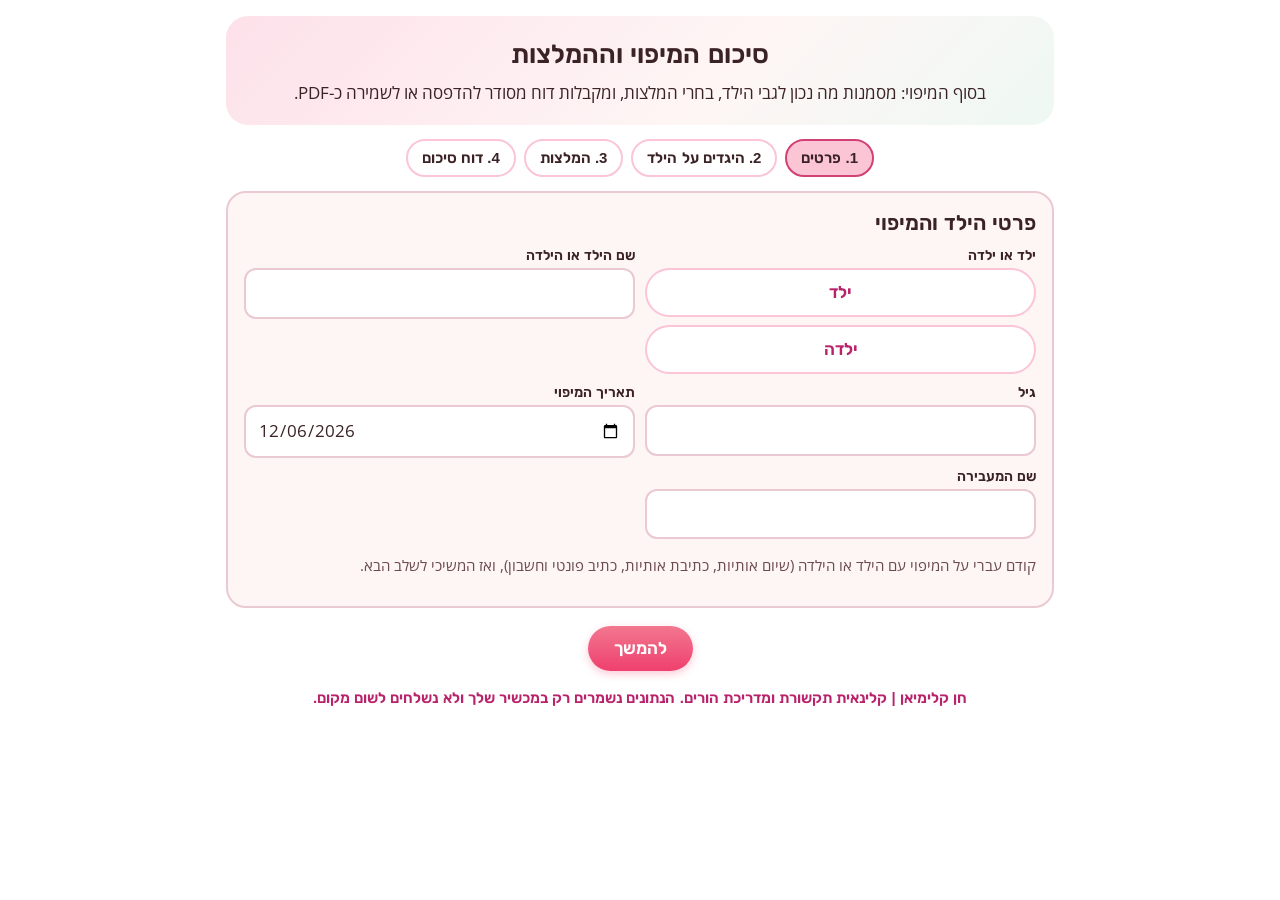
==== commit 6ab0afce: "Mapping tool: gender choice wording child/girl Co-Authored-By: Claude Sonnet 5.5 <noreply@anthropic." ====
--- a/index.html
+++ b/index.html
@@ -118,7 +118,7 @@
  ['r10','לתרגל חשבון בעזרת חפצים ומשחקים, ולעבור לבעיות מילוליות בעל פה בהדרגה',['d4','d5']],
  ['r12','לשקול הערכה מקצועית נוספת בשל הקשיים שנצפו',['a5','e2','e3']],
  ['r13','להדגיש את ההצלחות ולתת ל{ילד} לחוות שליטה, כדי לשמור על רצון ללמוד',['e4','a2','a8']],
- ['r14','מומלץ להתחיל בהקדם במפגשים קבוצתיים שיתרמו לתחושת המסוגלות',['a8']],
+ ['r14','מומלץ להתחיל בהקדם במפגשים קבוצתיים שיתרמו לתחושת המסוגלות',[]],
  ['r15','מומלץ להתחיל במפגשים פרטניים לפני המעבר לזוגות או קבוצות כדי לצמצם את הפערים',['a5','c5','d5']]
 ];
 const STEPS=['פרטים','היגדים על הילד','המלצות','דוח סיכום'];
@@ -131,7 +131,7 @@
 const rt=s=>String(s).replace(/\{ילד\}/g,S.g==='f'?'ילדה':'ילד');
 const KID=()=>S.g==='f'?'הילדה':'הילד';
 function nav(){return `<div class="nav noprint">${S.step>0?'<button class="btn alt" onclick="go(S.step-1)">חזרה</button>':''}${S.step<3?'<button class="btn" onclick="go(S.step+1)">'+(S.step==2?'ליצירת הדוח':'להמשך')+'</button>':''}</div>`}
-function go(n){if(S.step===0&&n>0&&!S.g){alert('בחרי קודם אם זה בן או בת');return}S.step=n;save();render();window.scrollTo({top:0,behavior:'smooth'})}
+function go(n){if(S.step===0&&n>0&&!S.g){alert('בחרי קודם ילד או ילדה');return}S.step=n;save();render();window.scrollTo({top:0,behavior:'smooth'})}
 function bind(k){return e=>{S[k]=e.target.value;save()}}
 function pad(id,key,label){return `<div class="card sky"><h3>${label}</h3><div class="padbar"><button data-p="${id}" data-c="#3A2225" class="on">עט כהה</button><button data-p="${id}" data-c="#D14175">עט ורוד</button><button data-p="${id}" data-c="erase">מחק קטן</button><button data-p="${id}" data-c="clear">נקי הכול</button></div><canvas class="pad" id="${id}"></canvas><div class="hint">אפשר לכתוב באצבע, בעט מגע או בעכבר.</div></div>`}
 function initPad(id,key){
@@ -151,7 +151,7 @@
  const v=$('view');
  if(S.step==0){
   v.innerHTML=`<div class="card pink"><h2 style="margin-top:0">פרטי הילד והמיפוי</h2><div class="fields">
-  <div><label>בן או בת</label><div class="gsel"><button type="button" class="btn alt ${S.g==='m'?'on':''}" data-g="m">בן</button><button type="button" class="btn alt ${S.g==='f'?'on':''}" data-g="f">בת</button></div></div>
+  <div><label>ילד או ילדה</label><div class="gsel"><button type="button" class="btn alt ${S.g==='m'?'on':''}" data-g="m">ילד</button><button type="button" class="btn alt ${S.g==='f'?'on':''}" data-g="f">ילדה</button></div></div>
   <div><label>שם הילד או הילדה</label><input type="text" id="f_name" value="${esc(S.name)}"></div>
   <div><label>גיל</label><input type="text" id="f_age" value="${esc(S.age)}"></div>
   <div><label>תאריך המיפוי</label><input type="date" id="f_date" value="${esc(S.date)}"></div>
@@ -169,9 +169,10 @@
   v.innerHTML=`<div class="card pink"><h2 style="margin-top:0">בחרי המלצות</h2><p class="hint">ההמלצות שמסומנות כ"מומלץ לפי הסימון" נבחרו לפי ההיגדים שסימנת. אפשר לבחור, להוריד ולהוסיף משלך.</p>
   ${sug.length?'<button class="btn alt" id="selsug">לסמן את כל המומלצות</button>':''}</div>
   <div class="card">${RECS.map(([id,t,w])=>`<label class="row ${w.some(i=>S.c[i])?'suggest':''}"><input type="checkbox" data-r="${id}" ${S.r[id]?'checked':''}><span>${rt(t)}${w.some(i=>S.c[i])?'<span class="tag r">מומלץ לפי הסימון</span>':''}</span></label>`).join('')}
+  <div id="conf" class="hint" style="color:#B8236B;font-weight:600;display:${S.r.r14&&S.r.r15?'block':'none'}">שימי לב: אי אפשר להמליץ יחד גם על מפגשים קבוצתיים וגם על מפגשים פרטניים. בחרי אחת מהשתיים.</div>
   <h3>המלצה נוספת בכתב</h3><textarea id="extra">${esc(S.extra)}</textarea></div>`+
   pad('pad2','n2','הערות בכתב יד על ההמלצות')+nav();
-  v.querySelectorAll('input[data-r]').forEach(x=>x.onchange=()=>{S.r[x.dataset.r]=x.checked;save()});
+  v.querySelectorAll('input[data-r]').forEach(x=>x.onchange=()=>{S.r[x.dataset.r]=x.checked;save();$('conf').style.display=(S.r.r14&&S.r.r15)?'block':'none'});
   $('extra').oninput=bind('extra');initPad('pad2','n2');
   const b=$('selsug');if(b)b.onclick=()=>{sug.forEach(r=>S.r[r[0]]=true);save();render()};
  }else{
@@ -179,9 +180,10 @@
   const str=AREAS.flatMap(a=>sel(a).filter(i=>i[2]=='s').map(tx));
   const foc=AREAS.map(a=>[a.title,sel(a).filter(i=>i[2]=='f').map(tx)]).filter(x=>x[1].length);
   const rec=RECS.filter(r=>S.r[r[0]]).map(r=>rt(r[1]));if(S.extra.trim())rec.push(S.extra.trim());
+  if(S.r.r14&&S.r.r15)rec.push('שימי לב: נבחרו גם מפגשים קבוצתיים וגם פרטניים, ואי אפשר להמליץ על שניהם יחד. נא להשאיר אחת.');
   const d=S.date?S.date.split('-').reverse().join('.'):'';
   v.innerHTML=`<div class="card rep" id="report"><h2 style="margin-top:0">דוח סיכום מיפוי: הכנה לכיתה א'</h2>
-  <div class="meta"><span>שם: ${esc(S.name)||'___'}</span><span>${S.g==='f'?'בת':'בן'}</span><span>גיל: ${esc(S.age)||'___'}</span><span>תאריך: ${esc(d)}</span><span>מעבירה: ${esc(S.by)||'___'}</span></div>
+  <div class="meta"><span>שם: ${esc(S.name)||'___'}</span><span>${S.g==='f'?'ילדה':'ילד'}</span><span>גיל: ${esc(S.age)||'___'}</span><span>תאריך: ${esc(d)}</span><span>מעבירה: ${esc(S.by)||'___'}</span></div>
   <h2>חוזקות</h2>${str.length?'<ul>'+str.map(t=>`<li>${esc(t)}</li>`).join('')+'</ul>':'<p class="hint">לא סומנו חוזקות.</p>'}
   <h2>מוקדים לחיזוק</h2>${foc.length?foc.map(([t,l])=>`<h3>${t}</h3><ul>${l.map(x=>`<li>${esc(x)}</li>`).join('')}</ul>`).join(''):'<p class="hint">לא סומנו מוקדים לחיזוק.</p>'}
   ${S.n1?`<h3>הערות בכתב יד על המיפוי</h3><img src="${S.n1}" alt="">`:''}
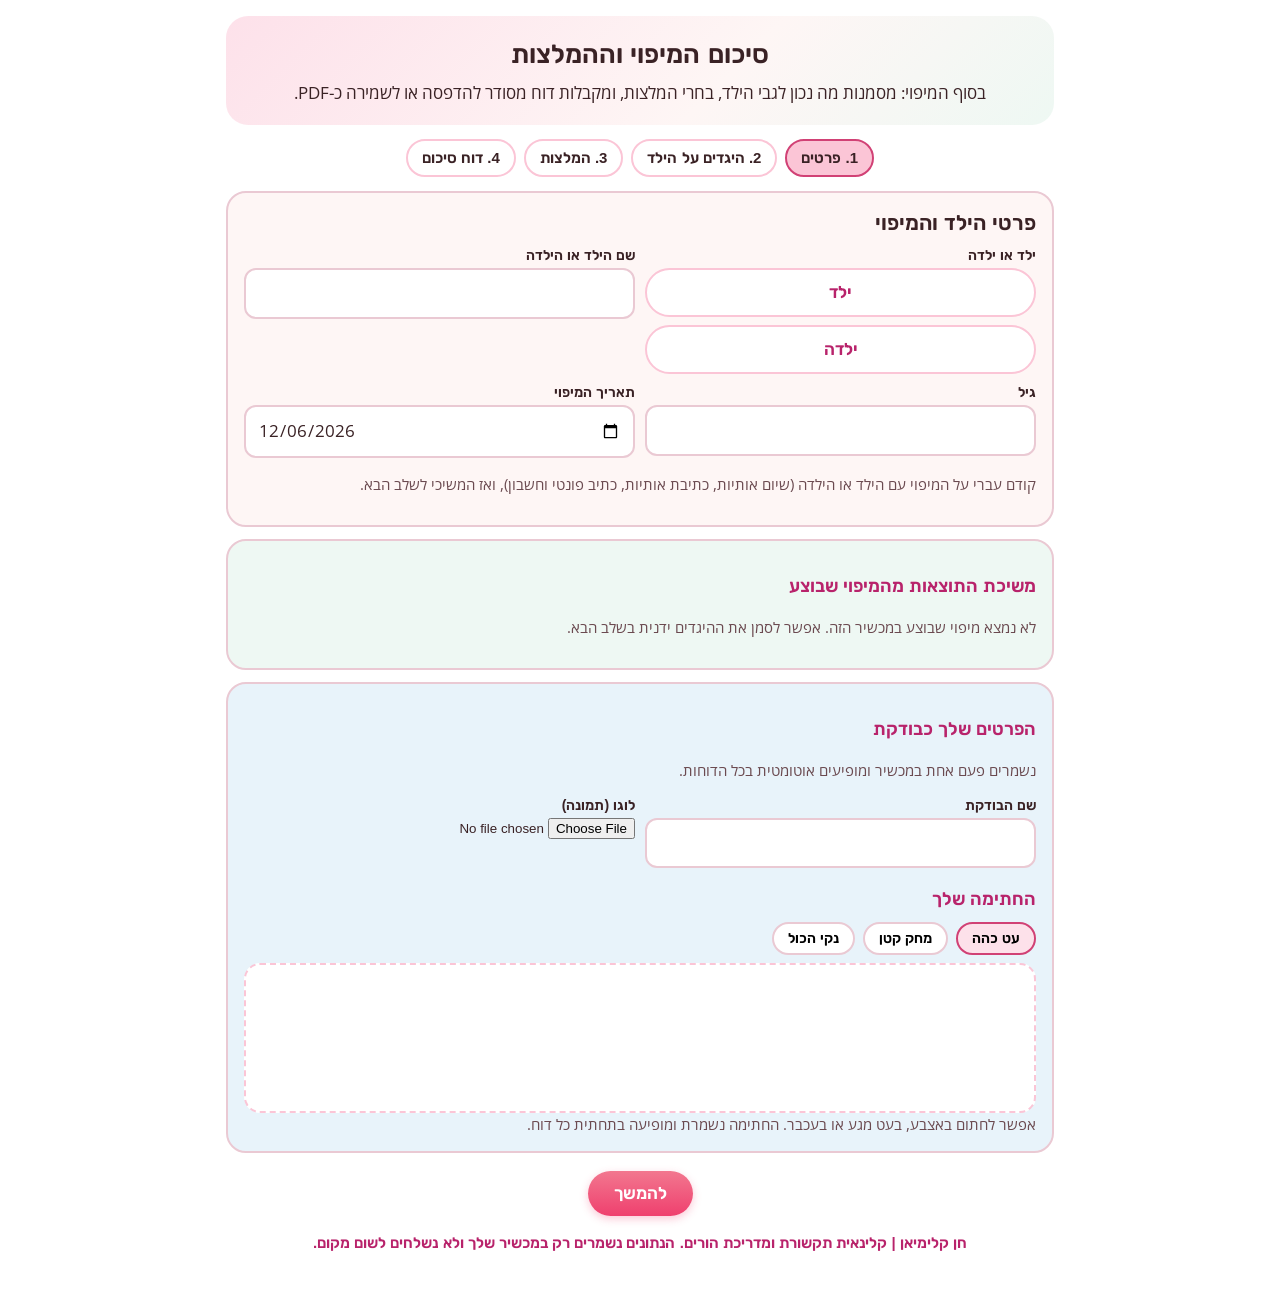
==== commit 1457b51b: "Mapping summary: import results from mapping tool, per-topic statements and notes, examiner profile " ====
--- a/index.html
+++ b/index.html
@@ -53,6 +53,10 @@
 .hide{display:none}
 @media(max-width:560px){.fields{grid-template-columns:1fr}.btn{width:100%}}
 @media print{.noprint,.steps,.nav,.top{display:none!important}.wrap{padding:0}.card{break-inside:avoid;border-color:#ddd}body{font-size:14px}}
+h4{font:600 16px Rubik,sans-serif;color:var(--fuc2);margin:14px 0 4px}
+.rep img.logo{max-height:70px;width:auto;border:0;margin:0 0 8px;display:block}
+.rep img.sg{max-height:90px;width:auto;border:0;margin:0}
+.sgn{margin-top:22px;text-align:right}
 .gsel{display:flex;gap:8px}.gsel .btn.on{background:#EF406E;color:#fff}</style>
 </head>
 <body>
@@ -122,9 +126,52 @@
  ['r15','מומלץ להתחיל במפגשים פרטניים לפני המעבר לזוגות או קבוצות כדי לצמצם את הפערים',['a5','c5','d5']]
 ];
 const STEPS=['פרטים','היגדים על הילד','המלצות','דוח סיכום'];
-let S={step:0,g:'',name:'',age:'',date:new Date().toISOString().slice(0,10),by:'',c:{},r:{},extra:'',n1:'',n2:''};
+let S={step:0,g:'',name:'',age:'',date:new Date().toISOString().slice(0,10),c:{},r:{},extra:'',src:{},an:{}};
 try{const t=localStorage.getItem('mipuy-v1');if(t)S=Object.assign(S,JSON.parse(t))}catch(e){}
+S.src=S.src||{};S.an=S.an||{};
 const save=()=>{try{localStorage.setItem('mipuy-v1',JSON.stringify(S))}catch(e){}};
+let P={name:'',logo:'',sig:''};try{const t=localStorage.getItem('mipuy-prof');if(t)P=Object.assign(P,JSON.parse(t))}catch(e){}
+if(!P.name&&S.by)P.name=S.by;
+const saveP=()=>{try{localStorage.setItem('mipuy-prof',JSON.stringify(P))}catch(e){}};
+function mapsList(){try{const r=JSON.parse(localStorage.getItem('hen-mapping-v1')||'null');return((r&&r.maps)||[]).filter(m=>!m.del&&(m.kind||'l9')==='l9').sort((a,b)=>(b.u||0)-(a.u||0))}catch(e){return[]}}
+function fromMap(m){
+ const V=p=>{const x=p.split('.').reduce((a,k)=>a==null?a:a[k],m);return x===true?1:(+x||0)};
+ const ids={},on=k=>{ids[k]=true},lt=m.lt,beh=m.beh||{};
+ if(lt&&lt.L&&lt.L.length){const L=lt.L,n=L.length,wr=lt.wr||{},nm=lt.nm||{},pt=lt.pt||{};
+  const okN=L.filter(l=>wr[l]===1||nm[l]===1).length,nmHelp=L.filter(l=>nm[l]===2).length,nmFail=L.filter(l=>nm[l]===3),wrHelp=L.filter(l=>wr[l]===2||wr[l]===3).length,skip=L.filter(l=>wr[l]===4).length,wrOk=L.filter(l=>wr[l]===1).length;
+  if(okN/n>=.7&&!skip)on('a1');
+  if(nmHelp/n>=.3)on('a2');
+  if(V('lt.x.0')>=2||V('lt.x.1')>=2)on('a3');
+  if(nmHelp>=1||V('lt.x.2')===2)on('a4');
+  if(L.some(l=>nm[l]===3&&pt[l]===1))on('a5');
+  if(V('lt.x.2')===1&&!nmHelp&&!nmFail.length)on('a7');
+  if(skip)on('a8');
+  if(wrOk/n>=.7)on('b1');
+  if(wrHelp/n>=.3)on('b4');
+ }
+ if(beh[10])on('a8');
+ if(V('t1.c.3')===1)on('b1');
+ if(V('t1.c.4')>=2)on('b5');
+ if(V('t1.c.4')===1&&V('t1.c.6')===1)on('b6');
+ if(V('t2.x.2')===1)on('c1');
+ if(V('t2.x.2')>=2)on('c5');
+ if(V('t2.x.4')>=2)on('c2');
+ if(V('t2.x.3')===1)on('c6');
+ if(V('t3.c.5')===1)on('d1');
+ if(V('t3.c.0')===1)on('d2');
+ if(V('t3.c.2')===1&&V('t3.c.3')===1)on('d3');
+ if(V('t3.c.4')>=2)on('d5');
+ if(V('t3.c.2')>=2)on('d6');
+ if(V('t3.c.2')===1)on('d7');
+ if(m.wz&&m.wz.stopped)on('e4');
+ if(beh[4]||beh[9])on('e3');
+ if(beh[6]&&beh[7])on('e5');
+ if(beh[8])on('e6');
+ return ids}
+function applyMap(m){
+ const ids=fromMap(m);S.name=m.name||'';S.age=m.age||'';if(m.date)S.date=m.date;
+ S.g=m.gender==='ילדה'?'f':m.gender==='ילד'?'m':S.g;
+ S.c=Object.assign({},ids);S.src=Object.assign({},ids);S.mapId=m.id;S.mapped=Object.keys(ids).length;save();render()}
 const esc=s=>String(s||'').replace(/[&<>"]/g,c=>({'&':'&amp;','<':'&lt;','>':'&gt;','"':'&quot;'}[c]));
 const $=id=>document.getElementById(id);
 const tx=i=>(S.g==='f'&&i[3])?i[3]:i[1];
@@ -137,13 +184,13 @@
 function initPad(id,key){
  const cv=$(id);if(!cv)return;const dpr=window.devicePixelRatio||1;const w=cv.clientWidth,h=cv.clientHeight;cv.width=w*dpr;cv.height=h*dpr;
  const g=cv.getContext('2d');g.scale(dpr,dpr);g.lineCap='round';g.lineJoin='round';let col='#3A2225',erase=false,draw=false,lx=0,ly=0;
- if(S[key]){const im=new Image();im.onload=()=>g.drawImage(im,0,0,w,h);im.src=S[key]}
+ const O=key==='sig'?P:S,sv=key==='sig'?saveP:save;if(O[key]){const im=new Image();im.onload=()=>g.drawImage(im,0,0,w,h);im.src=O[key]}
  const pos=e=>{const r=cv.getBoundingClientRect();return[e.clientX-r.left,e.clientY-r.top]};
  cv.onpointerdown=e=>{draw=true;[lx,ly]=pos(e);cv.setPointerCapture(e.pointerId);e.preventDefault()};
  cv.onpointermove=e=>{if(!draw)return;const[x,y]=pos(e);g.globalCompositeOperation=erase?'destination-out':'source-over';g.strokeStyle=col;g.lineWidth=erase?22:3;g.beginPath();g.moveTo(lx,ly);g.lineTo(x,y);g.stroke();lx=x;ly=y;e.preventDefault()};
- const end=()=>{if(!draw)return;draw=false;const o=document.createElement('canvas');o.width=w;o.height=h;const og=o.getContext('2d');og.fillStyle='#fff';og.fillRect(0,0,w,h);og.drawImage(cv,0,0,w,h);S[key]=o.toDataURL('image/png');save()};
+ const end=()=>{if(!draw)return;draw=false;const o=document.createElement('canvas');o.width=w;o.height=h;const og=o.getContext('2d');og.fillStyle='#fff';og.fillRect(0,0,w,h);og.drawImage(cv,0,0,w,h);O[key]=o.toDataURL('image/png');sv()};
  cv.onpointerup=end;cv.onpointercancel=end;
- document.querySelectorAll(`button[data-p="${id}"]`).forEach(b=>b.onclick=()=>{const c=b.dataset.c;if(c==='clear'){g.globalCompositeOperation='source-over';g.clearRect(0,0,w,h);S[key]='';save();return}
+ document.querySelectorAll(`button[data-p="${id}"]`).forEach(b=>b.onclick=()=>{const c=b.dataset.c;if(c==='clear'){g.globalCompositeOperation='source-over';g.clearRect(0,0,w,h);O[key]='';sv();return}
   document.querySelectorAll(`button[data-p="${id}"]`).forEach(x=>x.classList.remove('on'));b.classList.add('on');erase=c==='erase';if(!erase)col=c});
 }
 function render(){
@@ -155,15 +202,25 @@
   <div><label>שם הילד או הילדה</label><input type="text" id="f_name" value="${esc(S.name)}"></div>
   <div><label>גיל</label><input type="text" id="f_age" value="${esc(S.age)}"></div>
   <div><label>תאריך המיפוי</label><input type="date" id="f_date" value="${esc(S.date)}"></div>
-  <div><label>שם המעבירה</label><input type="text" id="f_by" value="${esc(S.by)}"></div></div>
-  <p class="hint">קודם עברי על המיפוי עם הילד או הילדה (שיום אותיות, כתיבת אותיות, כתיב פונטי וחשבון), ואז המשיכי לשלב הבא.</p></div>`+nav();
-  [['name','f_name'],['age','f_age'],['date','f_date'],['by','f_by']].forEach(([k,id])=>$(id).oninput=bind(k));
+  </div>
+  <p class="hint">קודם עברי על המיפוי עם הילד או הילדה (שיום אותיות, כתיבת אותיות, כתיב פונטי וחשבון), ואז המשיכי לשלב הבא.</p></div>
+  ${(()=>{const ml=mapsList();return `<div class="card mint"><h3>משיכת התוצאות מהמיפוי שבוצע</h3>${ml.length?`<p class="hint">בחרי מיפוי, והתוצאות שלו יסומנו מראש בהיגדים (השם, הגיל והמין יתמלאו לבד). אפשר להוריד סימון ולהוסיף בשלב הבא.</p><select id="mapsel" style="font:inherit;padding:10px;border:2px solid var(--line);border-radius:12px;width:100%;margin-bottom:8px">${ml.map(m=>`<option value="${esc(m.id)}" ${S.mapId===m.id?'selected':''}>${esc(m.name||'ללא שם')} · ${esc(m.date||'')}</option>`).join('')}</select><button type="button" class="btn alt" id="mapgo">משיכת התוצאות</button>${S.mapped!=null?`<p class="hint">נמשכו ${S.mapped} היגדים מהמיפוי.</p>`:''}`:'<p class="hint">לא נמצא מיפוי שבוצע במכשיר הזה. אפשר לסמן את ההיגדים ידנית בשלב הבא.</p>'}</div>`})()}
+  <div class="card sky"><h3>הפרטים שלך כבודקת</h3><p class="hint">נשמרים פעם אחת במכשיר ומופיעים אוטומטית בכל הדוחות.</p><div class="fields"><div><label>שם הבודקת</label><input type="text" id="p_name" value="${esc(P.name)}"></div><div><label>לוגו (תמונה)</label><input type="file" id="p_logo" accept="image/*">${P.logo?`<img src="${P.logo}" alt="" style="max-height:60px;max-width:100%;margin-top:6px"><button type="button" class="btn alt" id="p_logo_x" style="margin-top:6px;padding:6px 14px;font-size:14px">הסרת הלוגו</button>`:''}</div></div>
+  <h3>החתימה שלך</h3><div class="padbar"><button data-p="sig" data-c="#3A2225" class="on">עט כהה</button><button data-p="sig" data-c="erase">מחק קטן</button><button data-p="sig" data-c="clear">נקי הכול</button></div><canvas class="pad" id="sig" style="height:150px"></canvas><div class="hint">אפשר לחתום באצבע, בעט מגע או בעכבר. החתימה נשמרת ומופיעה בתחתית כל דוח.</div></div>`+nav();
+  [['name','f_name'],['age','f_age'],['date','f_date']].forEach(([k,id])=>$(id).oninput=bind(k));
+  $('p_name').oninput=e=>{P.name=e.target.value;saveP()};
+  initPad('sig','sig');
+  const mg=$('mapgo');if(mg)mg.onclick=()=>{const m=mapsList().find(x=>x.id===$('mapsel').value);if(m)applyMap(m)};
+  const lx=$('p_logo_x');if(lx)lx.onclick=()=>{P.logo='';saveP();render()};
+  $('p_logo').onchange=e=>{const f=e.target.files[0];if(!f)return;const rd=new FileReader();rd.onload=()=>{const im=new Image();im.onload=()=>{const s=Math.min(1,500/im.width),c=document.createElement('canvas');c.width=Math.round(im.width*s);c.height=Math.round(im.height*s);c.getContext('2d').drawImage(im,0,0,c.width,c.height);P.logo=c.toDataURL('image/png');saveP();render()};im.src=rd.result};rd.readAsDataURL(f)};
   v.querySelectorAll('button[data-g]').forEach(b=>b.onclick=()=>{S.g=b.dataset.g;save();render()});
  }else if(S.step==1){
-  v.innerHTML=`<div class="card pink"><h2 style="margin-top:0">סמני את ההיגדים הנכונים לגבי ${esc(S.name)||KID()}</h2><p class="hint">אפשר לסמן כמה היגדים בכל תחום, ולהשאיר ריק מה שלא רלוונטי.</p></div>`+
-  AREAS.map(a=>`<div class="card ${a.id=='e'?'mint':''}"><h3>${a.title}</h3>${a.items.map(it=>{const id=it[0],k=it[2],t=tx(it);return `<label class="row"><input type="checkbox" data-c="${id}" ${S.c[id]?'checked':''}><span>${t}<span class="tag ${k}">${k=='s'?'חוזקה':'לחיזוק'}</span></span></label>`}).join('')}</div>`).join('')+
-  pad('pad1','n1','הערות בכתב יד על המיפוי')+nav();
-  v.querySelectorAll('input[data-c]').forEach(x=>x.onchange=()=>{S.c[x.dataset.c]=x.checked;save()});initPad('pad1','n1');
+  v.innerHTML=`<div class="card pink"><h2 style="margin-top:0">סמני את ההיגדים הנכונים לגבי ${esc(S.name)||KID()}</h2><p class="hint">ההיגדים שעלו מתוצאות המיפוי מסומנים מראש בכל נושא, ואפשר להוריד סימון. מתחתיהם אפשר לסמן היגדים נוספים ולכתוב הערות.</p></div>`+
+  AREAS.map(a=>{const row=it=>{const id=it[0],k=it[2],t=tx(it);return `<label class="row"><input type="checkbox" data-c="${id}" ${S.c[id]?'checked':''}><span>${t}<span class="tag ${k}">${k=='s'?'חוזקה':'לחיזוק'}</span></span></label>`};
+   const mine=a.items.filter(it=>S.src[it[0]]),rest=a.items.filter(it=>!S.src[it[0]]);
+   return `<div class="card ${a.id=='e'?'mint':''}"><h3>${a.title}</h3><h4>מתוך המיפוי:</h4>${mine.length?mine.map(row).join(''):'<p class="hint">לא סומנו היגדים מתוך המיפוי בנושא הזה.</p>'}<h4>היגדים נוספים שתרצי לסמן:</h4>${rest.map(row).join('')}<h4>הערות נוספות:</h4><textarea data-an="${a.id}">${esc(S.an[a.id]||'')}</textarea></div>`}).join('')+nav();
+  v.querySelectorAll('input[data-c]').forEach(x=>x.onchange=()=>{S.c[x.dataset.c]=x.checked;save()});
+  v.querySelectorAll('textarea[data-an]').forEach(x=>x.oninput=()=>{S.an[x.dataset.an]=x.value;save()});
  }else if(S.step==2){
   const sug=RECS.filter(r=>r[2].some(i=>S.c[i]));
   v.innerHTML=`<div class="card pink"><h2 style="margin-top:0">בחרי המלצות</h2><p class="hint">ההמלצות שמסומנות כ"מומלץ לפי הסימון" נבחרו לפי ההיגדים שסימנת. אפשר לבחור, להוריד ולהוסיף משלך.</p>
@@ -171,9 +228,9 @@
   <div class="card">${RECS.map(([id,t,w])=>`<label class="row ${w.some(i=>S.c[i])?'suggest':''}"><input type="checkbox" data-r="${id}" ${S.r[id]?'checked':''}><span>${rt(t)}${w.some(i=>S.c[i])?'<span class="tag r">מומלץ לפי הסימון</span>':''}</span></label>`).join('')}
   <div id="conf" class="hint" style="color:#B8236B;font-weight:600;display:${S.r.r14&&S.r.r15?'block':'none'}">שימי לב: אי אפשר להמליץ יחד גם על מפגשים קבוצתיים וגם על מפגשים פרטניים. בחרי אחת מהשתיים.</div>
   <h3>המלצה נוספת בכתב</h3><textarea id="extra">${esc(S.extra)}</textarea></div>`+
-  pad('pad2','n2','הערות בכתב יד על ההמלצות')+nav();
+  nav();
   v.querySelectorAll('input[data-r]').forEach(x=>x.onchange=()=>{S.r[x.dataset.r]=x.checked;save();$('conf').style.display=(S.r.r14&&S.r.r15)?'block':'none'});
-  $('extra').oninput=bind('extra');initPad('pad2','n2');
+  $('extra').oninput=bind('extra');
   const b=$('selsug');if(b)b.onclick=()=>{sug.forEach(r=>S.r[r[0]]=true);save();render()};
  }else{
   const sel=a=>a.items.filter(([id])=>S.c[id]);
@@ -182,18 +239,18 @@
   const rec=RECS.filter(r=>S.r[r[0]]).map(r=>rt(r[1]));if(S.extra.trim())rec.push(S.extra.trim());
   if(S.r.r14&&S.r.r15)rec.push('שימי לב: נבחרו גם מפגשים קבוצתיים וגם פרטניים, ואי אפשר להמליץ על שניהם יחד. נא להשאיר אחת.');
   const d=S.date?S.date.split('-').reverse().join('.'):'';
-  v.innerHTML=`<div class="card rep" id="report"><h2 style="margin-top:0">דוח סיכום מיפוי: הכנה לכיתה א'</h2>
-  <div class="meta"><span>שם: ${esc(S.name)||'___'}</span><span>${S.g==='f'?'ילדה':'ילד'}</span><span>גיל: ${esc(S.age)||'___'}</span><span>תאריך: ${esc(d)}</span><span>מעבירה: ${esc(S.by)||'___'}</span></div>
+  v.innerHTML=`<div class="card rep" id="report">${P.logo?`<img class="logo" src="${P.logo}" alt="">`:''}<h2 style="margin-top:0">דוח סיכום מיפוי: הכנה לכיתה א'</h2>
+  <div class="meta"><span>שם: ${esc(S.name)||'___'}</span><span>${S.g==='f'?'ילדה':'ילד'}</span><span>גיל: ${esc(S.age)||'___'}</span><span>תאריך: ${esc(d)}</span></div>
   <h2>חוזקות</h2>${str.length?'<ul>'+str.map(t=>`<li>${esc(t)}</li>`).join('')+'</ul>':'<p class="hint">לא סומנו חוזקות.</p>'}
   <h2>מוקדים לחיזוק</h2>${foc.length?foc.map(([t,l])=>`<h3>${t}</h3><ul>${l.map(x=>`<li>${esc(x)}</li>`).join('')}</ul>`).join(''):'<p class="hint">לא סומנו מוקדים לחיזוק.</p>'}
-  ${S.n1?`<h3>הערות בכתב יד על המיפוי</h3><img src="${S.n1}" alt="">`:''}
   <h2>המלצות</h2>${rec.length?'<ul>'+rec.map(t=>`<li>${esc(t)}</li>`).join('')+'</ul>':'<p class="hint">לא נבחרו המלצות.</p>'}
-  ${S.n2?`<h3>הערות בכתב יד על ההמלצות</h3><img src="${S.n2}" alt="">`:''}
+  ${AREAS.some(a=>(S.an[a.id]||'').trim())?'<h2>הערות</h2>'+AREAS.filter(a=>(S.an[a.id]||'').trim()).map(a=>`<h3>${a.title}</h3><p style="white-space:pre-wrap;margin:4px 0">${esc(S.an[a.id])}</p>`).join(''):''}
+  <div class="sgn"><div>${P.sig?`<img class="sg" src="${P.sig}" alt="">`:'<div style="height:60px"></div>'}</div><div><b>הבודקת:</b> ${esc(P.name)||'___'}</div></div>
   <p class="hint" style="margin-top:16px">הדוח הוא כלי עבודה ואינו אבחון. חן קלימיאן | לדבר עם ילדים</p></div>
   <div class="nav noprint"><button class="btn" onclick="window.print()">הדפסה או שמירה כ-PDF</button><button class="btn alt" id="cp">העתקת הסיכום כטקסט</button><button class="btn alt" onclick="go(2)">חזרה לעריכה</button></div>
   <div class="nav noprint"><button class="btn alt" id="rs">ילד חדש (מנקה את הכול)</button></div>`;
   $('cp').onclick=async()=>{const t=['דוח סיכום מיפוי: '+(S.name||''),'תאריך: '+d,'','חוזקות:',...str.map(x=>'- '+x),'','מוקדים לחיזוק:',...foc.flatMap(([a,l])=>[a+':',...l.map(x=>'- '+x)]),'','המלצות:',...rec.map(x=>'- '+x)].join('\n');try{await navigator.clipboard.writeText(t);$('cp').textContent='הועתק'}catch(e){prompt('העתיקי את הסיכום:',t)}};
-  $('rs').onclick=()=>{if(confirm('למחוק את כל מה שהוזן ולהתחיל ילד חדש?')){S={step:0,name:'',age:'',date:new Date().toISOString().slice(0,10),by:S.by,c:{},r:{},extra:'',n1:'',n2:''};save();render()}};
+  $('rs').onclick=()=>{if(confirm('למחוק את כל מה שהוזן ולהתחיל ילד חדש?')){S={step:0,name:'',age:'',date:new Date().toISOString().slice(0,10),c:{},r:{},extra:'',src:{},an:{}};save();render()}};
  }
 }
 render();
